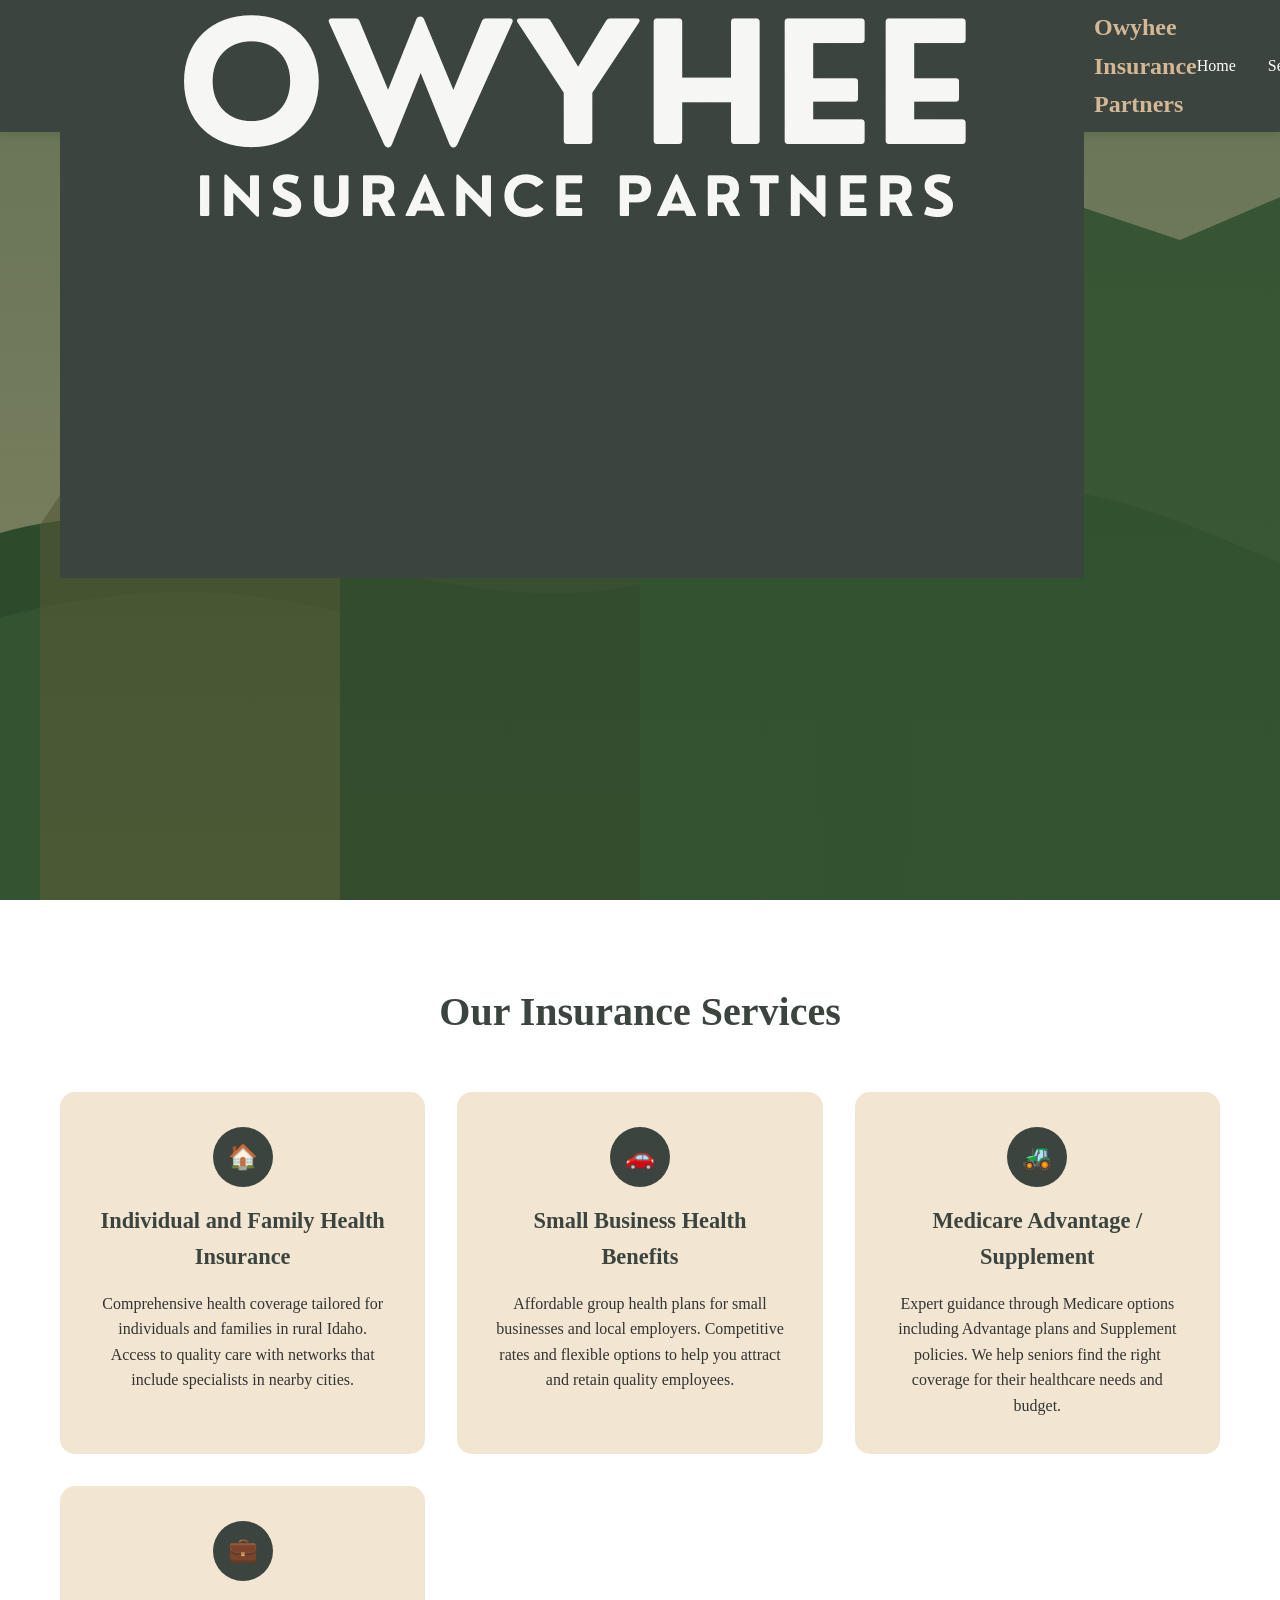
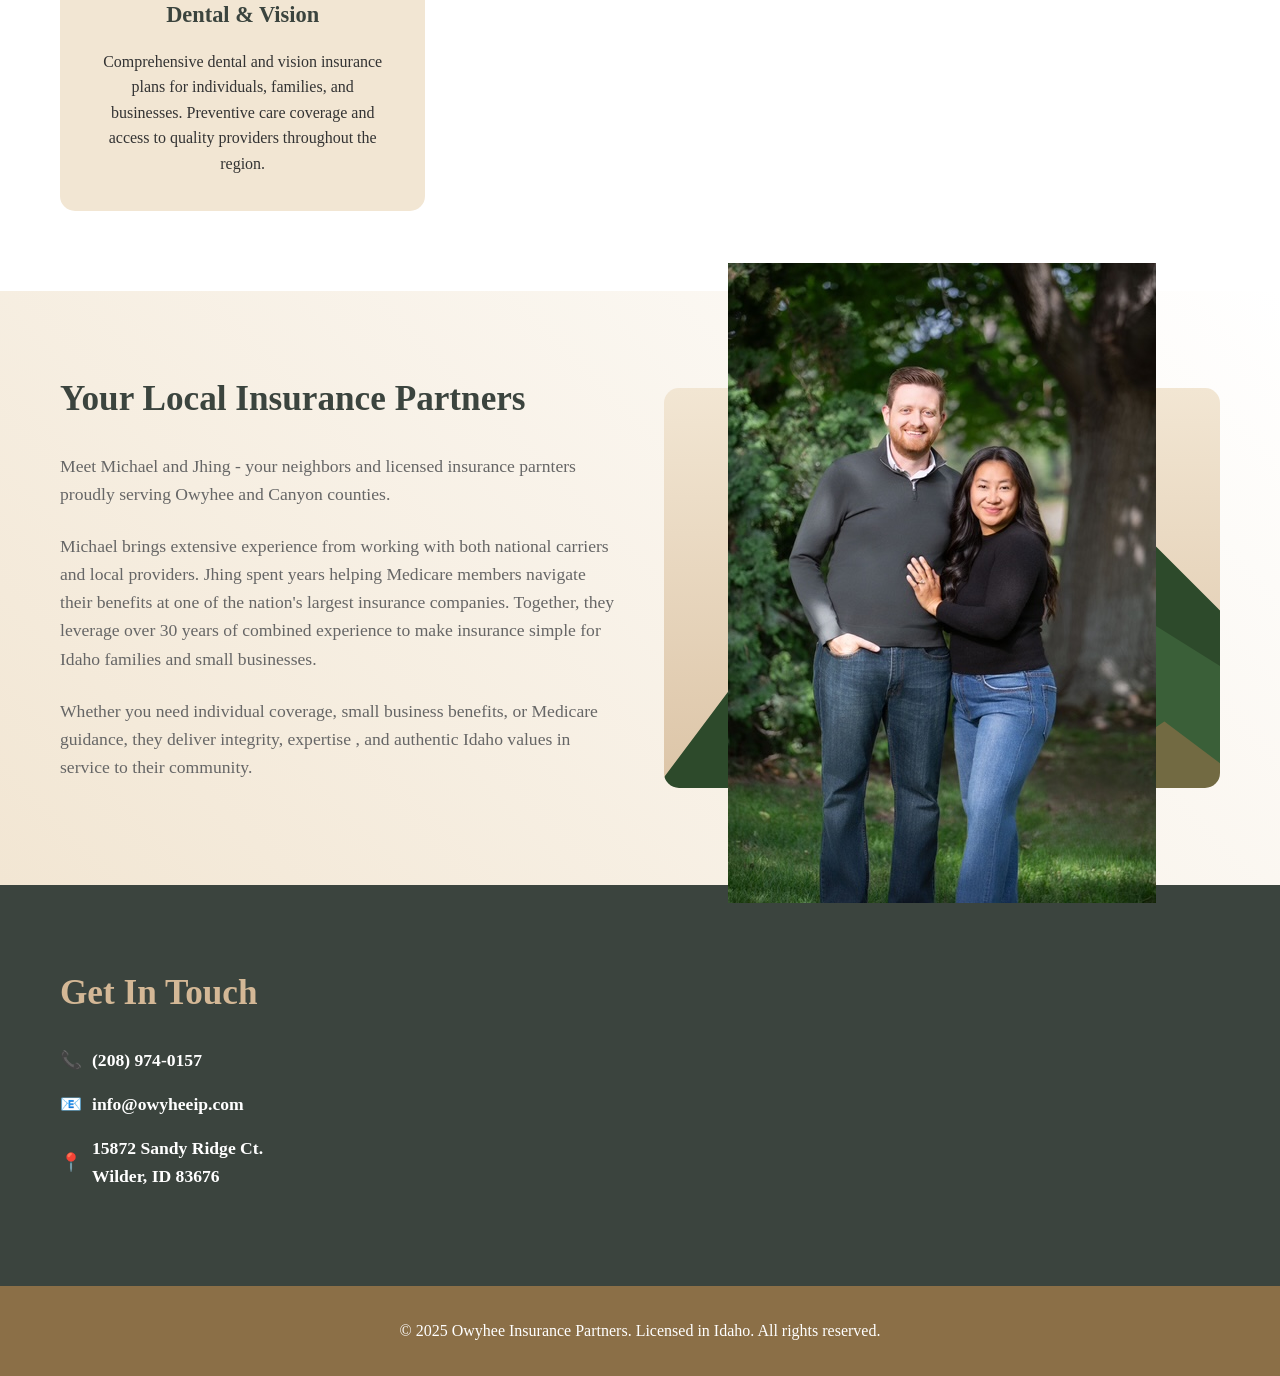
==== index.html @ 8cca7fec "Add files via upload" ====
<!DOCTYPE html>
<html lang="en">
<head>
    <meta charset="UTF-8">
    <meta name="viewport" content="width=device-width, initial-scale=1.0">
    <title>Owyhee Insurance Partners</title>
    <link rel="stylesheet" type="text/css" href="style.css">
</head>
<body>
    <header>
        <nav class="container">
            <div class="logo">
                <img src="img/logo.png">
                <span>Owyhee Insurance Partners</span>
            </div>
            <ul class="nav-links">
                <li><a href="#home">Home</a></li>
                <li><a href="#services">Services</a></li>
                <li><a href="#about">About</a></li>
                <li><a href="#contact">Contact</a></li>
            </ul>
        </nav>
    </header>

    <section id="home" class="hero">
        <div class="container">
            <div class="hero-content">
                <h1>Let us make insurance work for you</h1>
                <p>Personal insurance solutions for farming communities, ranchers, and rural families across southwestern Idaho</p>
                <!-- <a href="#contact" class="cta-button">Get Your Quote Today</a> -->
            </div>
        </div>
    </section>

    <section id="services" class="services">
        <div class="container">
            <h2 class="section-title">Our Insurance Services</h2>
            <div class="services-grid">
                <div class="service-card">
                    <div class="service-icon">🏠</div>
                    <h3>Individual and Family Health Insurance</h3>
                    <p>Comprehensive health coverage tailored for individuals and families in rural Idaho. Access to quality care with networks that include specialists in nearby cities.</p>
                </div>
                <div class="service-card">
                    <div class="service-icon">🚗</div>
                    <h3>Small Business Health Benefits</h3>
                    <p>Affordable group health plans for small businesses and local employers. Competitive rates and flexible options to help you attract and retain quality employees.</p>
                </div>
                <div class="service-card">
                    <div class="service-icon">🚜</div>
                    <h3>Medicare Advantage / Supplement</h3>
                    <p>Expert guidance through Medicare options including Advantage plans and Supplement policies. We help seniors find the right coverage for their healthcare needs and budget.</p>
                </div>
                <div class="service-card">
                    <div class="service-icon">💼</div>
                    <h3>Dental & Vision</h3>
                    <p>Comprehensive dental and vision insurance plans for individuals, families, and businesses. Preventive care coverage and access to quality providers throughout the region.</p>
                </div>
                <!--<div class="service-card">
                    <div class="service-icon">🏥</div>
                    <h3>Health Insurance</h3>
                    <p>Individual and family health plans designed for rural communities, including coverage for specialists in distant cities.</p>
                </div>
                <div class="service-card">
                    <div class="service-icon">💰</div>
                    <h3>Life Insurance</h3>
                    <p>Term and permanent life insurance to secure your family's financial future, with options for all budgets and life stages.</p>
                </div>-->
            </div>
        </div>
    </section>

    <section id="about" class="about">
        <div class="container">
            <div class="about-content">
                <div class="about-text">
                    <h2>Your Local Insurance Partners</h2>
                    <p>Meet Michael and Jhing - your neighbors and licensed insurance parnters proudly serving Owyhee and Canyon counties.</p>
                    <p>Michael brings extensive experience from working with both national carriers and local providers. Jhing spent years helping Medicare members navigate their benefits at one of the nation's largest insurance companies. Together, they leverage over 30 years of combined experience to make insurance simple for Idaho families and small businesses.</p>
                    <p>Whether you need individual coverage, small business benefits, or Medicare guidance, they deliver integrity, expertise , and authentic Idaho values in service to their community.</p>
                </div>
                <div class="about-image">
                    <div>
                        <img src="img/0318.jpg">
                    </div>
                </div>
            </div>
        </div>
    </section>

    <section id="contact" class="contact">
        <div class="container">
            <div class="contact-content">
                <div>
                    <h2>Get In Touch</h2>
                    <div class="contact-info">
                        <p>📞 <strong>(208) 974-0157</strong></p>
                        <p>📧 <strong>info@owyheeip.com</strong></p>
                        <p>📍 <strong>15872 Sandy Ridge Ct.<br>Wilder, ID 83676</strong></p>
                        <!--<p>🕒 <strong>Monday - Friday: 8:00 AM - 5:00 PM<br>Saturday: By Appointment</strong></p>-->
                    </div>
                    <!--<p style="margin-top: 2rem; font-style: italic;">
                        "We're always available for emergencies and claims – that's our commitment to our neighbors."
                    </p>-->
                </div>
                <!--<div class="contact-form">
                    <h3 style="margin-bottom: 1.5rem; color: var(--tan);">Request a Quote</h3>
                    <form>
                        <div class="form-group">
                            <label for="name">Full Name</label>
                            <input type="text" id="name" name="name" required>
                        </div>
                        <div class="form-group">
                            <label for="email">Email</label>
                            <input type="email" id="email" name="email" required>
                        </div>
                        <div class="form-group">
                            <label for="phone">Phone</label>
                            <input type="tel" id="phone" name="phone">
                        </div>
                        <div class="form-group">
                            <label for="insurance-type">Insurance Type</label>
                            <input type="text" id="insurance-type" name="insurance-type" placeholder="Home, Auto, Farm, etc.">
                        </div>
                        <div class="form-group">
                            <label for="message">Message</label>
                            <textarea id="message" name="message" rows="4" placeholder="Tell us about your insurance needs..."></textarea>
                        </div>
                        <button type="submit" class="submit-btn">Send Message</button>
                    </form>
                </div>-->
            </div>
        </div>
    </section>

    <footer>
        <div class="container">
            <p>&copy; 2025 Owyhee Insurance Partners. Licensed in Idaho. All rights reserved.</p>
        </div>
    </footer>

    <script>
        // Smooth scrolling for navigation links
        document.querySelectorAll('a[href^="#"]').forEach(anchor => {
            anchor.addEventListener('click', function (e) {
                e.preventDefault();
                const target = document.querySelector(this.getAttribute('href'));
                if (target) {
                    target.scrollIntoView({
                        behavior: 'smooth',
                        block: 'start'
                    });
                }
            });
        });

        // Add scroll effect to header
        window.addEventListener('scroll', function() {
            const header = document.querySelector('header');
            if (window.scrollY > 100) {
                header.style.background = 'rgba(45, 74, 43, 0.95)';
            } else {
                header.style.background = 'var(--primary-green)';
            }
        });
    </script>
</body>
</html>
---- style.css ----
* {
            margin: 0;
            padding: 0;
            box-sizing: border-box;
        }

        :root {
            --primary-green: #3b443e;
            /*--light-green: #3a5f38;*/
            --light-green: #6e7871;
            --tan: #d4b896;
            --brown: #8b6f47;
            --light-tan: #f2e6d3;
            --white: #ffffff;
            --gray: #666;
        }

        body {
            font-family: 'Georgia', serif;
            line-height: 1.6;
            color: #333;
            background: linear-gradient(135deg, var(--light-tan) 0%, var(--white) 100%);
        }

        .container {
            max-width: 1200px;
            margin: 0 auto;
            padding: 0 20px;
        }

        /* Header */
        header {
            background: var(--primary-green);
            color: var(--white);
            padding: 1rem 0;
            position: fixed;
            width: 100%;
            top: 0;
            z-index: 1000;
            box-shadow: 0 2px 10px rgba(0,0,0,0.1);
        }

        nav {
            display: flex;
            justify-content: space-between;
            align-items: center;
        }

        .logo {
            display: flex;
            align-items: center;
            height: 100px;
            gap: 10px;
            font-size: 1.5rem;
            font-weight: bold;
            color: var(--tan);
        }

        .logo-svg {
            height: 50px;
            width: auto;
        }

        .nav-links {
            display: flex;
            list-style: none;
            gap: 2rem;
        }

        .nav-links a {
            color: var(--white);
            text-decoration: none;
            transition: color 0.3s ease;
            font-weight: 500;
        }

        .nav-links a:hover {
            color: var(--tan);
        }

        /* Hero Section */
        .hero {
            background: linear-gradient(rgba(45, 74, 43, 0.7), rgba(45, 74, 43, 0.5)), 
                        url('data:image/svg+xml,<svg xmlns="http://www.w3.org/2000/svg" viewBox="0 0 1200 600"><defs><linearGradient id="skyGrad" x1="0%" y1="0%" x2="0%" y2="100%"><stop offset="0%" stop-color="%23e8d5b7"/><stop offset="100%" stop-color="%23d4b896"/></linearGradient></defs><rect fill="url(%23skyGrad)" width="1200" height="600"/><path fill="%232d4a2b" d="M0 450c100-80 200-120 300-100s200 60 300 40s200-80 300-60s200 100 300 80V600H0V450z"/><path fill="%233a5f38" d="M0 480c120-60 240-100 360-80s240 80 360 60s240-60 360-40s120 40 120 40V600H0V480z"/><path fill="%238b6f47" opacity="0.6" d="M200 350l80-120 60 40 100-80 80 60 120-100 80 80V600H200V350z"/><path fill="%232d4a2b" opacity="0.8" d="M400 320l60-100 80 30 60-70 100 50 80-60V600H400V320z"/><path fill="%233a5f38" opacity="0.9" d="M600 280l100-140 60 60 80-80 120 40 140-60V600H600V280z"/></svg>');
            background-size: cover;
            background-position: center;
            height: 100vh;
            display: flex;
            align-items: center;
            text-align: center;
            color: var(--white);
        }

        .hero-content h1 {
            font-size: 3.5rem;
            margin-bottom: 1rem;
            text-shadow: 2px 2px 4px rgba(0,0,0,0.5);
            animation: fadeInUp 1s ease-out;
        }

        .hero-content p {
            font-size: 1.3rem;
            margin-bottom: 2rem;
            max-width: 600px;
            margin-left: auto;
            margin-right: auto;
            text-shadow: 1px 1px 2px rgba(0,0,0,0.5);
            animation: fadeInUp 1s ease-out 0.3s both;
        }

        .cta-button {
            background: var(--tan);
            color: var(--primary-green);
            padding: 15px 30px;
            text-decoration: none;
            border-radius: 50px;
            font-weight: bold;
            font-size: 1.1rem;
            transition: all 0.3s ease;
            display: inline-block;
            animation: fadeInUp 1s ease-out 0.6s both;
            box-shadow: 0 4px 15px rgba(0,0,0,0.2);
        }

        .cta-button:hover {
            background: var(--brown);
            color: var(--white);
            transform: translateY(-2px);
            box-shadow: 0 6px 20px rgba(0,0,0,0.3);
        }

        /* Services Section */
        .services {
            padding: 80px 0;
            background: var(--white);
        }

        .section-title {
            text-align: center;
            font-size: 2.5rem;
            color: var(--primary-green);
            margin-bottom: 3rem;
        }

        .services-grid {
            display: grid;
            grid-template-columns: repeat(auto-fit, minmax(300px, 1fr));
            gap: 2rem;
            margin-top: 2rem;
        }

        .service-card {
            background: var(--light-tan);
            padding: 2rem;
            border-radius: 15px;
            text-align: center;
            transition: all 0.3s ease;
            border: 3px solid transparent;
        }

        .service-card:hover {
            transform: translateY(-5px);
            border-color: var(--tan);
            box-shadow: 0 10px 30px rgba(0,0,0,0.1);
        }

        .service-icon {
            width: 60px;
            height: 60px;
            background: var(--primary-green);
            border-radius: 50%;
            display: flex;
            align-items: center;
            justify-content: center;
            margin: 0 auto 1rem;
            color: var(--tan);
            font-size: 1.5rem;
        }

        .service-card h3 {
            color: var(--primary-green);
            margin-bottom: 1rem;
            font-size: 1.4rem;
        }

        /* About Section */
        .about {
            padding: 80px 0;
            background: linear-gradient(45deg, var(--light-tan), var(--white));
        }

        .about-content {
            display: grid;
            grid-template-columns: 1fr 1fr;
            gap: 3rem;
            align-items: center;
        }

        .about-text h2 {
            color: var(--primary-green);
            font-size: 2.2rem;
            margin-bottom: 1.5rem;
        }

        .about-text p {
            font-size: 1.1rem;
            margin-bottom: 1.5rem;
            color: var(--gray);
        }

        .about-image {
            background: var(--tan);
            height: 400px;
            border-radius: 15px;
            display: flex;
            align-items: center;
            justify-content: center;
            color: var(--primary-green);
            font-size: 1.2rem;
            text-align: center;
            background-image: url('data:image/svg+xml,<svg xmlns="http://www.w3.org/2000/svg" viewBox="0 0 400 400"><defs><linearGradient id="mountainGrad" x1="0%" y1="0%" x2="0%" y2="100%"><stop offset="0%" stop-color="%23f2e6d3"/><stop offset="100%" stop-color="%23d4b896"/></linearGradient></defs><rect fill="url(%23mountainGrad)" width="400" height="400"/><path fill="%232d4a2b" d="M0 280l60-80 40 20 80-120 60 40 80-60 80 80V400H0V280z"/><path fill="%233a5f38" d="M100 300l80-100 60 30 80-80 80 50V400H100V300z"/><path fill="%238b6f47" opacity="0.7" d="M200 320l60-60 40 20 60-40 40 30V400H200V320z"/></svg>');
            background-size: cover;
        }

        /* Contact Section */
        .contact {
            padding: 80px 0;
            background: var(--primary-green);
            color: var(--white);
        }

        .contact-content {
            display: grid;
            grid-template-columns: 1fr 1fr;
            gap: 3rem;
        }

        .contact h2 {
            color: var(--tan);
            font-size: 2.2rem;
            margin-bottom: 1.5rem;
        }

        .contact-info {
            font-size: 1.1rem;
        }

        .contact-info p {
            margin-bottom: 1rem;
            display: flex;
            align-items: center;
            gap: 10px;
        }

        .contact-form {
            background: rgba(255,255,255,0.1);
            padding: 2rem;
            border-radius: 15px;
            backdrop-filter: blur(10px);
        }

        .form-group {
            margin-bottom: 1.5rem;
        }

        .form-group label {
            display: block;
            margin-bottom: 0.5rem;
            color: var(--tan);
        }

        .form-group input,
        .form-group textarea {
            width: 100%;
            padding: 10px;
            border: none;
            border-radius: 5px;
            font-family: inherit;
        }

        .submit-btn {
            background: var(--tan);
            color: var(--primary-green);
            padding: 12px 30px;
            border: none;
            border-radius: 25px;
            font-weight: bold;
            cursor: pointer;
            transition: all 0.3s ease;
        }

        .submit-btn:hover {
            background: var(--brown);
            color: var(--white);
        }

        /* Footer */
        footer {
            background: var(--brown);
            color: var(--white);
            text-align: center;
            padding: 2rem 0;
        }

        /* Animations */
        @keyframes fadeInUp {
            from {
                opacity: 0;
                transform: translateY(30px);
            }
            to {
                opacity: 1;
                transform: translateY(0);
            }
        }

        /* Mobile Responsiveness */
        @media (max-width: 768px) {
            .hero-content h1 {
                font-size: 2.5rem;
            }

            .about-content,
            .contact-content {
                grid-template-columns: 1fr;
            }

            .nav-links {
                display: none;
            }

            .services-grid {
                grid-template-columns: 1fr;
            }
        }
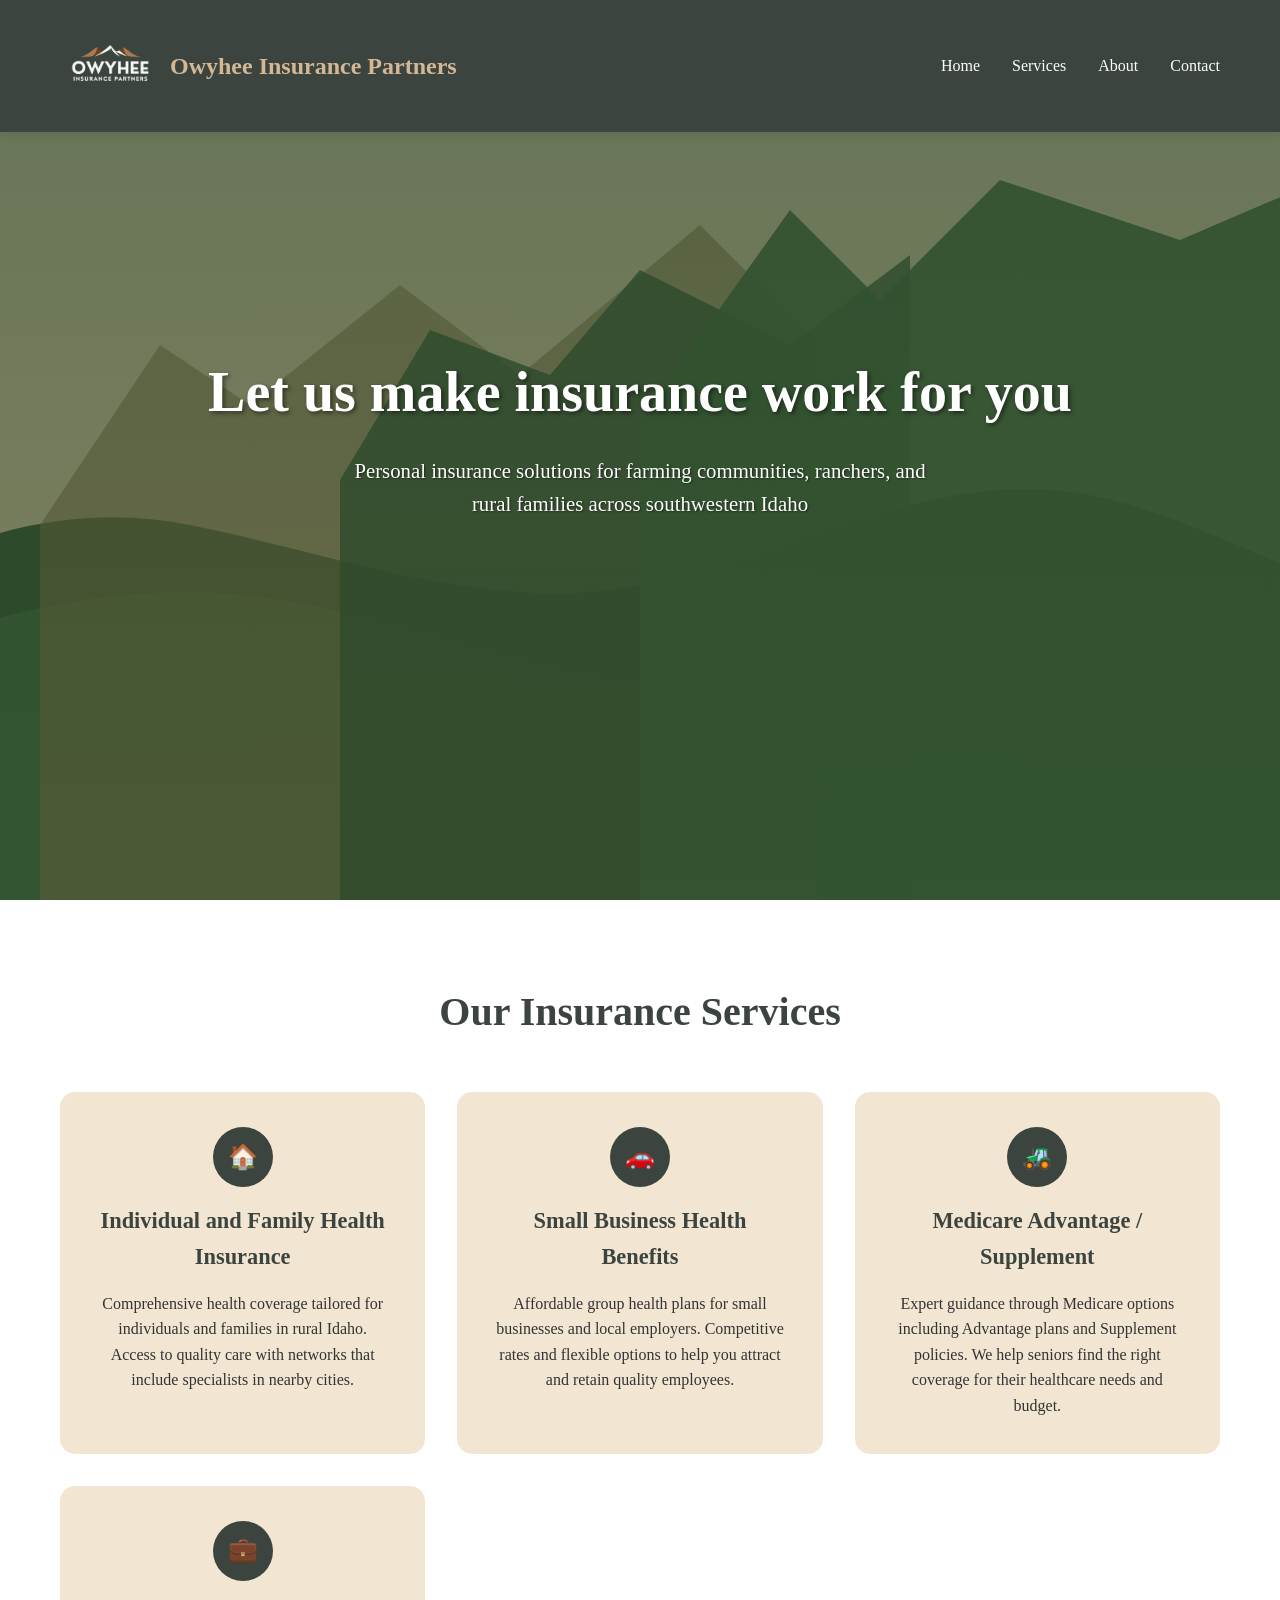
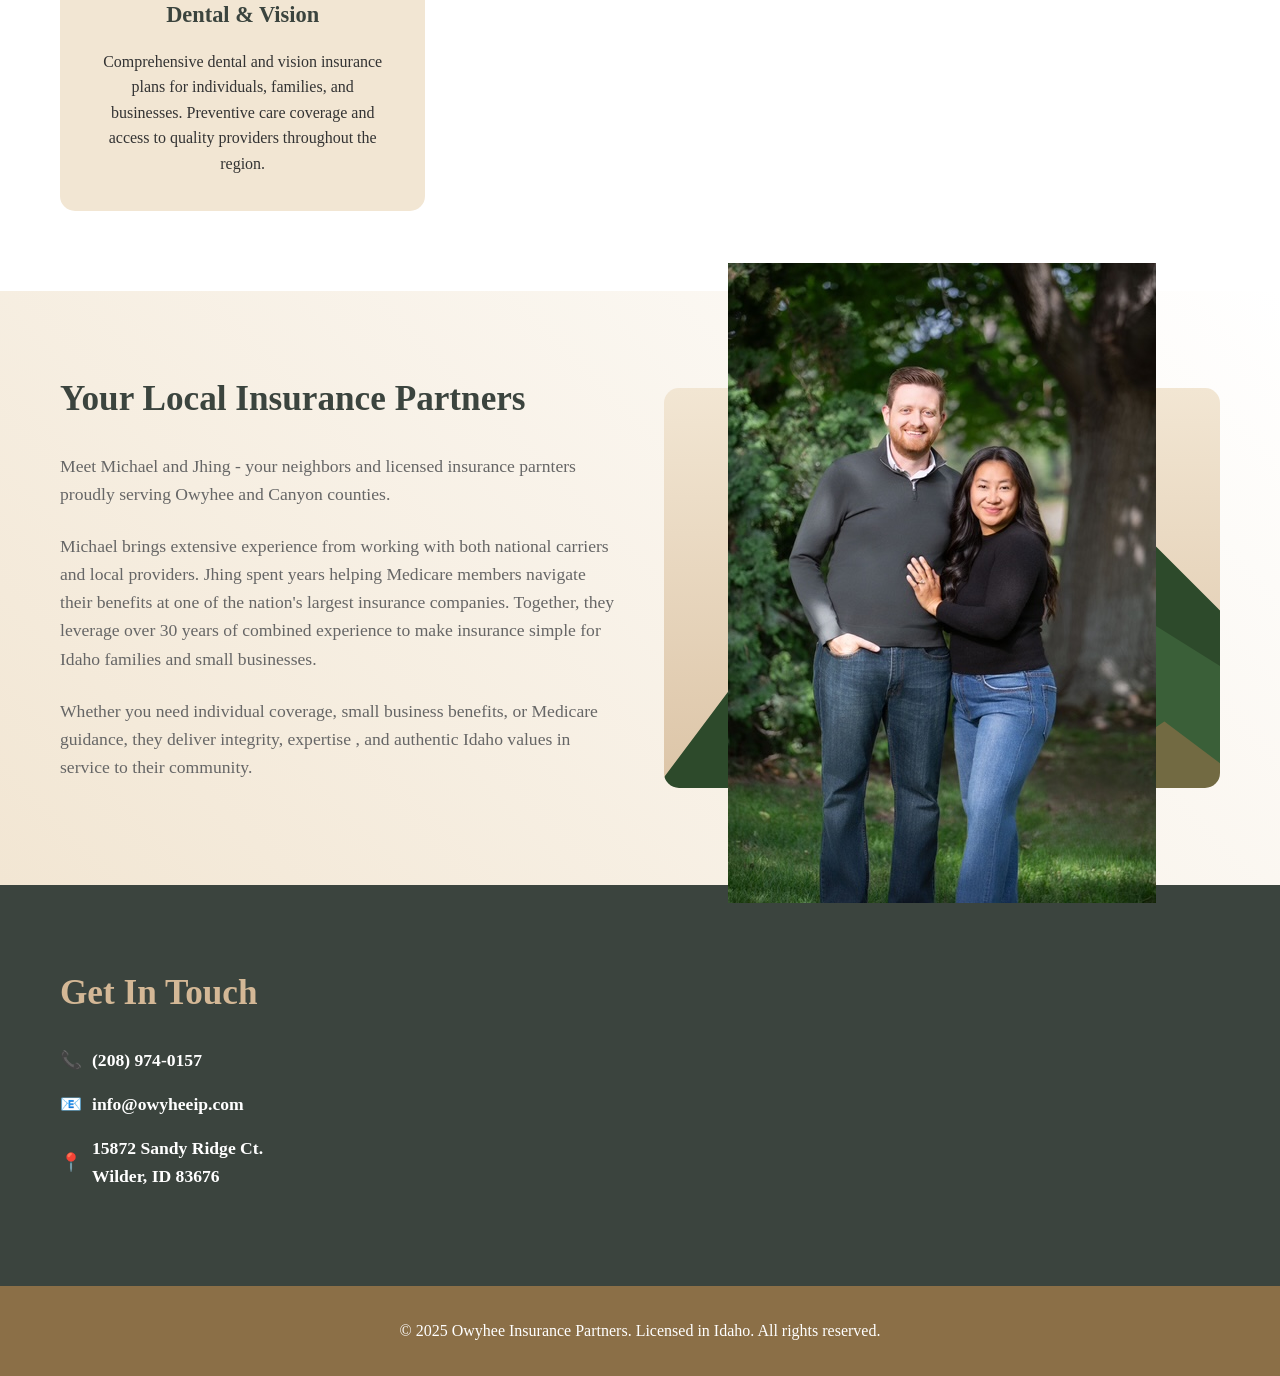
==== commit c7764dfa: "Update index.html" ====
--- a/index.html
+++ b/index.html
@@ -10,7 +10,7 @@
     <header>
         <nav class="container">
             <div class="logo">
-                <img src="img/logo.png">
+                <img class="logo-img" src="img/logo.png">
                 <span>Owyhee Insurance Partners</span>
             </div>
             <ul class="nav-links">
@@ -165,4 +165,4 @@
         });
     </script>
 </body>
-</html>+</html>
--- a/style.css
+++ b/style.css
@@ -56,8 +56,8 @@
             color: var(--tan);
         }
 
-        .logo-svg {
-            height: 50px;
+        .logo-img {
+            height: 100px;
             width: auto;
         }
 
@@ -332,4 +332,5 @@
             .services-grid {
                 grid-template-columns: 1fr;
             }
-        }+
+        }
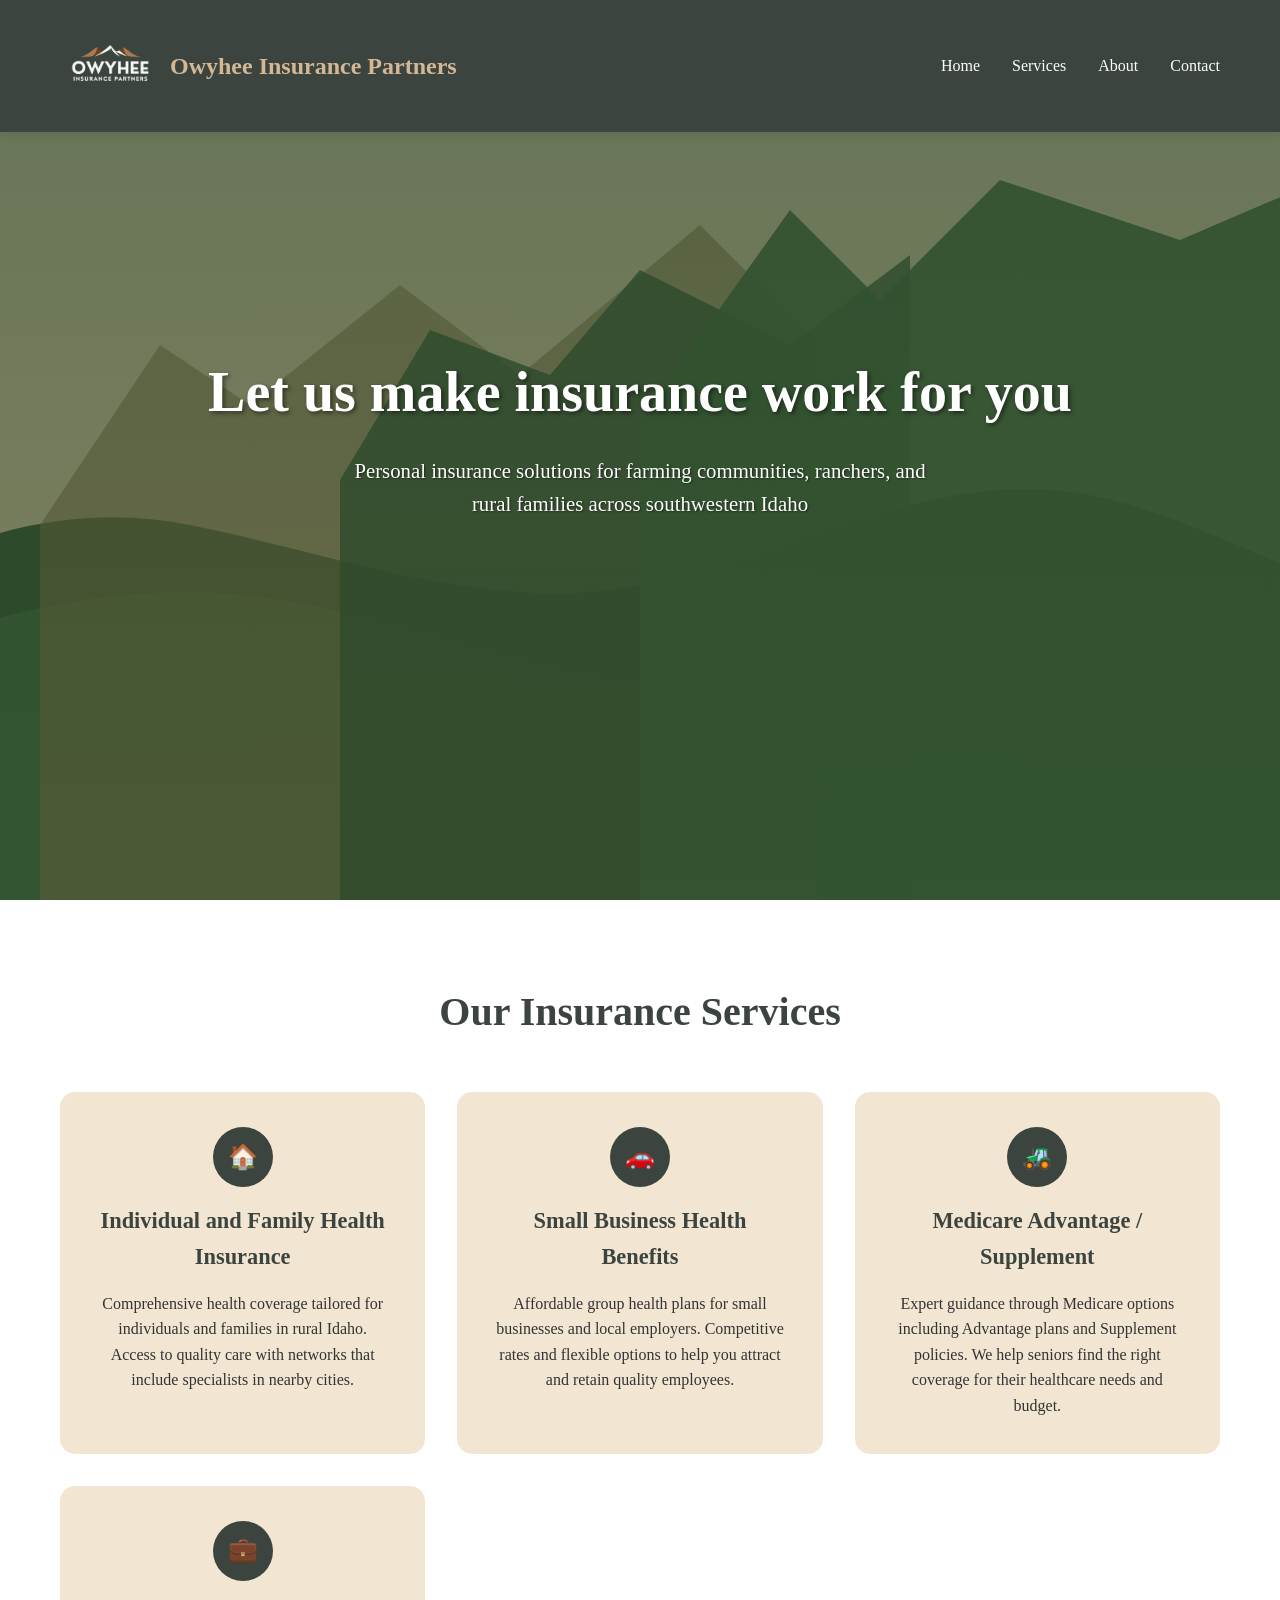
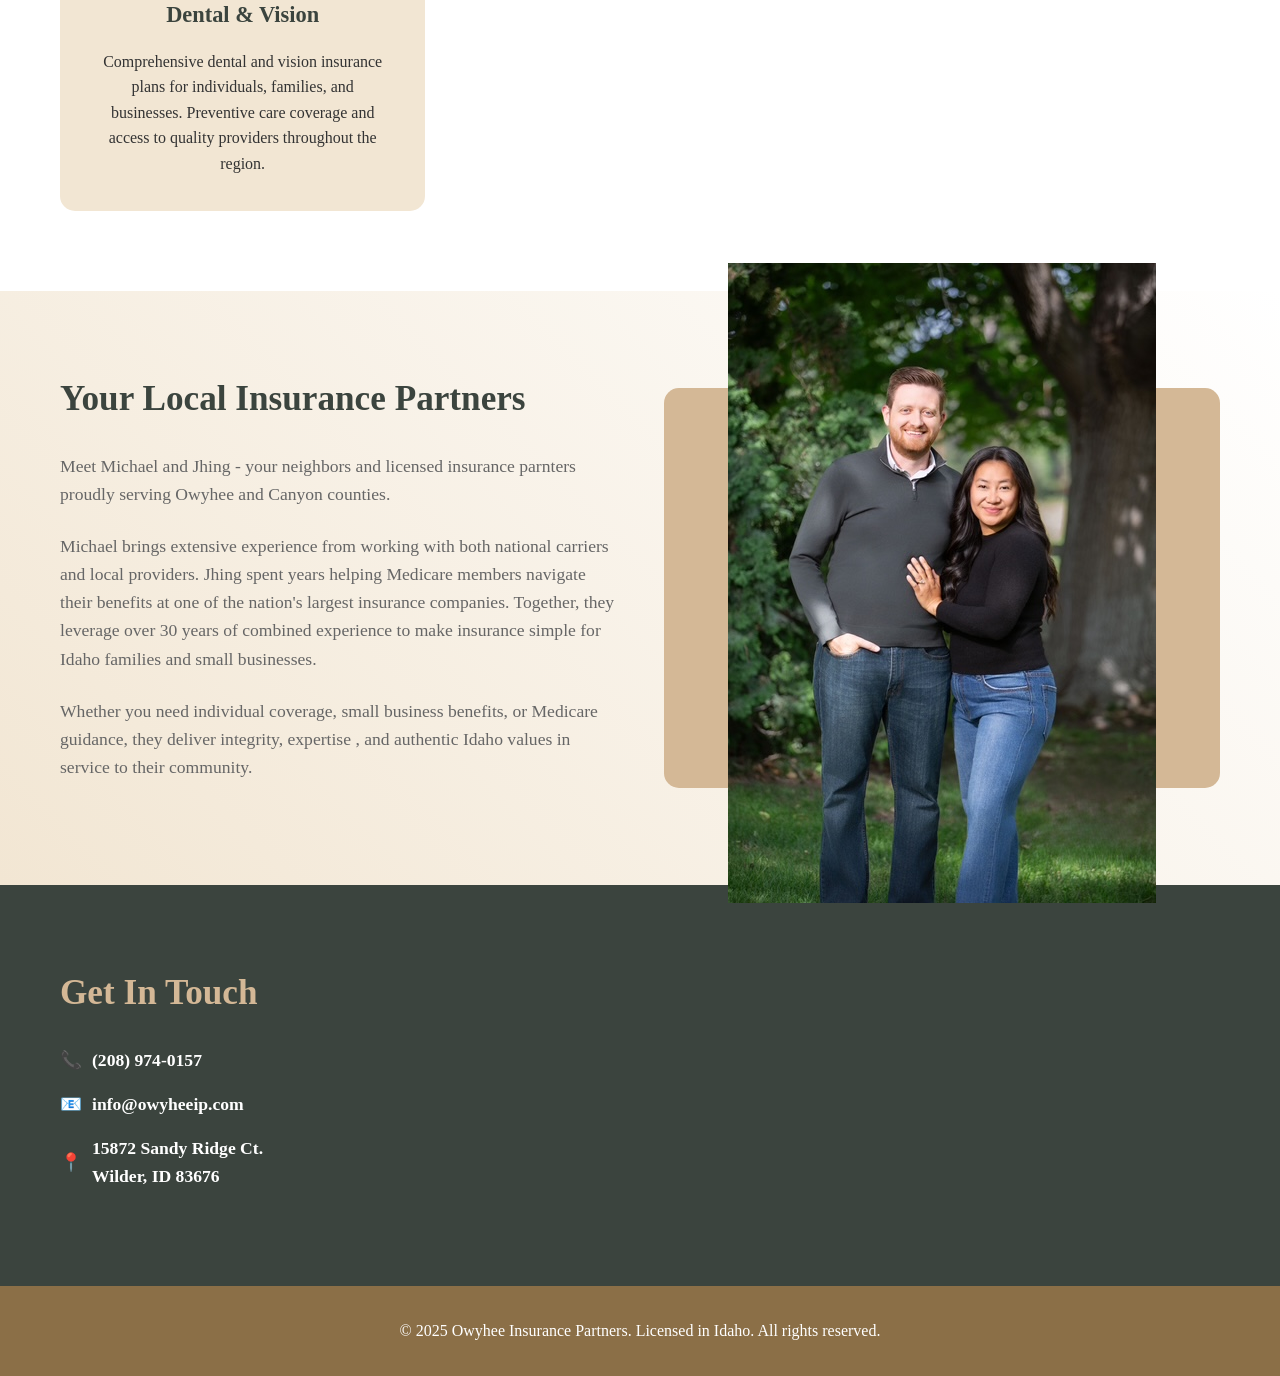
==== commit 9ef0eef5: "Update index.html" ====
--- a/index.html
+++ b/index.html
@@ -8,7 +8,7 @@
 </head>
 <body>
     <header>
-        <nav class="container">
+        <nav class="container"> 
             <div class="logo">
                 <img class="logo-img" src="img/logo.png">
                 <span>Owyhee Insurance Partners</span>
--- a/style.css
+++ b/style.css
@@ -30,7 +30,7 @@
 
         /* Header */
         header {
-            background: var(--primary-green);
+            background: --primary-green;
             color: var(--white);
             padding: 1rem 0;
             position: fixed;
@@ -218,7 +218,6 @@
             color: var(--primary-green);
             font-size: 1.2rem;
             text-align: center;
-            background-image: url('data:image/svg+xml,<svg xmlns="http://www.w3.org/2000/svg" viewBox="0 0 400 400"><defs><linearGradient id="mountainGrad" x1="0%" y1="0%" x2="0%" y2="100%"><stop offset="0%" stop-color="%23f2e6d3"/><stop offset="100%" stop-color="%23d4b896"/></linearGradient></defs><rect fill="url(%23mountainGrad)" width="400" height="400"/><path fill="%232d4a2b" d="M0 280l60-80 40 20 80-120 60 40 80-60 80 80V400H0V280z"/><path fill="%233a5f38" d="M100 300l80-100 60 30 80-80 80 50V400H100V300z"/><path fill="%238b6f47" opacity="0.7" d="M200 320l60-60 40 20 60-40 40 30V400H200V320z"/></svg>');
             background-size: cover;
         }
 
@@ -334,3 +333,5 @@
             }
 
         }
+
+
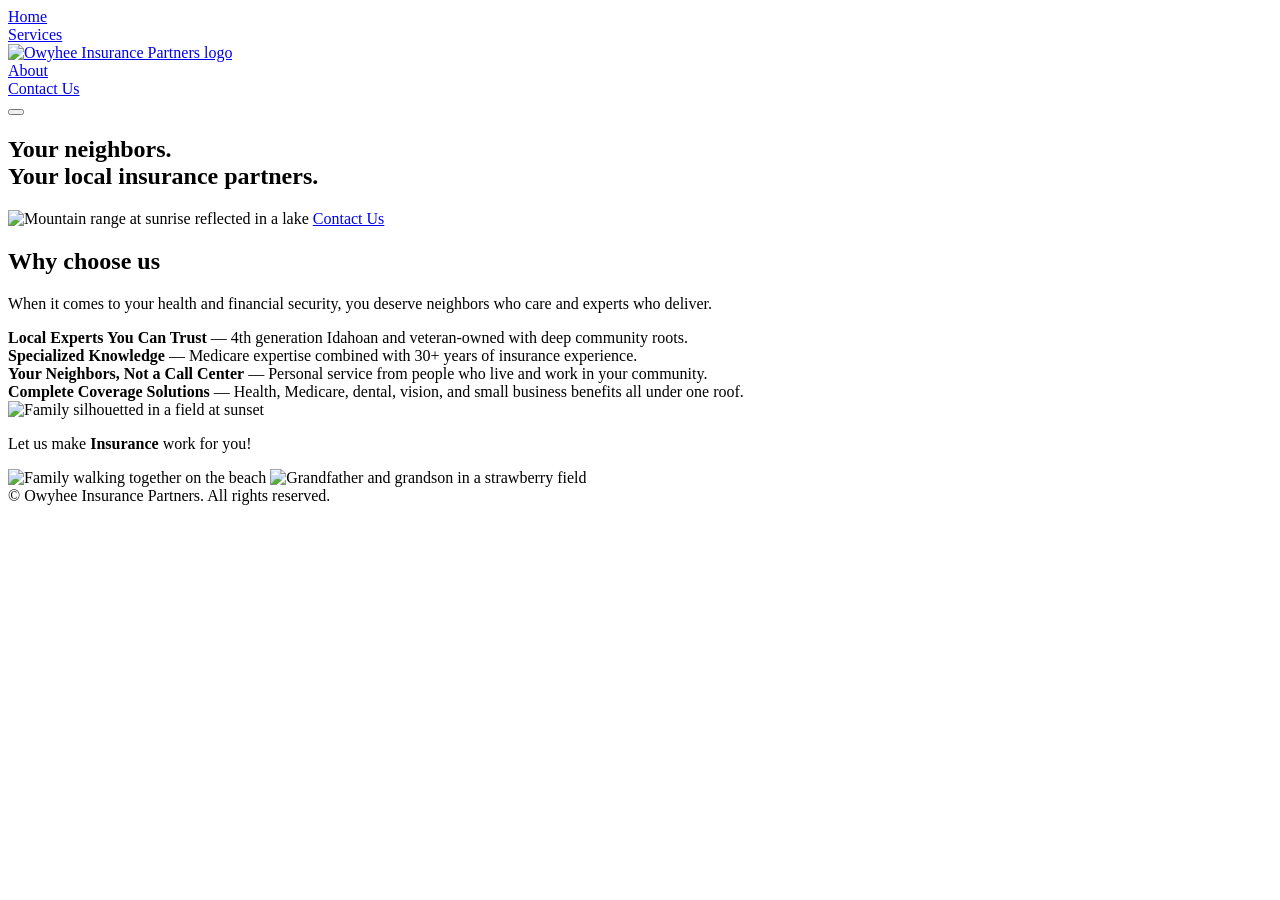
==== commit cb06b0b9: "Redesign for multipage" ====
--- a/index.html
+++ b/index.html
@@ -1,168 +1,76 @@
 <!DOCTYPE html>
 <html lang="en">
 <head>
-    <meta charset="UTF-8">
-    <meta name="viewport" content="width=device-width, initial-scale=1.0">
-    <title>Owyhee Insurance Partners</title>
-    <link rel="stylesheet" type="text/css" href="style.css">
+<meta charset="UTF-8">
+<meta name="viewport" content="width=device-width, initial-scale=1">
+<title>Home | Owyhee Insurance Partners</title>
+<meta name="description" content="Your neighbors, your local insurance partners. Serving Owyhee and Canyon counties, Idaho.">
+<link rel="preconnect" href="https://fonts.googleapis.com">
+<link rel="preconnect" href="https://fonts.gstatic.com" crossorigin>
+<link href="https://fonts.googleapis.com/css2?family=Public+Sans:ital,wght@0,300..900;1,300..900&display=swap" rel="stylesheet">
+<link rel="stylesheet" href="assets/style.css">
 </head>
 <body>
-    <header>
-        <nav class="container"> 
-            <div class="logo">
-                <img class="logo-img" src="img/logo.png">
-                <span>Owyhee Insurance Partners</span>
-            </div>
-            <ul class="nav-links">
-                <li><a href="#home">Home</a></li>
-                <li><a href="#services">Services</a></li>
-                <li><a href="#about">About</a></li>
-                <li><a href="#contact">Contact</a></li>
-            </ul>
-        </nav>
-    </header>
 
-    <section id="home" class="hero">
-        <div class="container">
-            <div class="hero-content">
-                <h1>Let us make insurance work for you</h1>
-                <p>Personal insurance solutions for farming communities, ranchers, and rural families across southwestern Idaho</p>
-                <!-- <a href="#contact" class="cta-button">Get Your Quote Today</a> -->
-            </div>
-        </div>
-    </section>
+<header class="site-header" id="header">
+  <div class="wrap">
+    <div class="nav-group left">
+      <nav><a href="index.html" class="active">Home</a></nav>
+      <nav><a href="services.html">Services</a></nav>
+    </div>
 
-    <section id="services" class="services">
-        <div class="container">
-            <h2 class="section-title">Our Insurance Services</h2>
-            <div class="services-grid">
-                <div class="service-card">
-                    <div class="service-icon">🏠</div>
-                    <h3>Individual and Family Health Insurance</h3>
-                    <p>Comprehensive health coverage tailored for individuals and families in rural Idaho. Access to quality care with networks that include specialists in nearby cities.</p>
-                </div>
-                <div class="service-card">
-                    <div class="service-icon">🚗</div>
-                    <h3>Small Business Health Benefits</h3>
-                    <p>Affordable group health plans for small businesses and local employers. Competitive rates and flexible options to help you attract and retain quality employees.</p>
-                </div>
-                <div class="service-card">
-                    <div class="service-icon">🚜</div>
-                    <h3>Medicare Advantage / Supplement</h3>
-                    <p>Expert guidance through Medicare options including Advantage plans and Supplement policies. We help seniors find the right coverage for their healthcare needs and budget.</p>
-                </div>
-                <div class="service-card">
-                    <div class="service-icon">💼</div>
-                    <h3>Dental & Vision</h3>
-                    <p>Comprehensive dental and vision insurance plans for individuals, families, and businesses. Preventive care coverage and access to quality providers throughout the region.</p>
-                </div>
-                <!--<div class="service-card">
-                    <div class="service-icon">🏥</div>
-                    <h3>Health Insurance</h3>
-                    <p>Individual and family health plans designed for rural communities, including coverage for specialists in distant cities.</p>
-                </div>
-                <div class="service-card">
-                    <div class="service-icon">💰</div>
-                    <h3>Life Insurance</h3>
-                    <p>Term and permanent life insurance to secure your family's financial future, with options for all budgets and life stages.</p>
-                </div>-->
-            </div>
-        </div>
-    </section>
+    <a href="index.html" class="logo">
+      <div class="logo-badge"><img class="logo-img" src="assets/images/logo.svg" alt="Owyhee Insurance Partners logo"></div>
+    </a>
 
-    <section id="about" class="about">
-        <div class="container">
-            <div class="about-content">
-                <div class="about-text">
-                    <h2>Your Local Insurance Partners</h2>
-                    <p>Meet Michael and Jhing - your neighbors and licensed insurance parnters proudly serving Owyhee and Canyon counties.</p>
-                    <p>Michael brings extensive experience from working with both national carriers and local providers. Jhing spent years helping Medicare members navigate their benefits at one of the nation's largest insurance companies. Together, they leverage over 30 years of combined experience to make insurance simple for Idaho families and small businesses.</p>
-                    <p>Whether you need individual coverage, small business benefits, or Medicare guidance, they deliver integrity, expertise , and authentic Idaho values in service to their community.</p>
-                </div>
-                <div class="about-image">
-                    <div>
-                        <img src="img/0318.jpg">
-                    </div>
-                </div>
-            </div>
-        </div>
-    </section>
+    <div class="nav-group right">
+      <nav><a href="about.html">About</a></nav>
+      <nav><a href="contact.html">Contact Us</a></nav>
+    </div>
 
-    <section id="contact" class="contact">
-        <div class="container">
-            <div class="contact-content">
-                <div>
-                    <h2>Get In Touch</h2>
-                    <div class="contact-info">
-                        <p>📞 <strong>(208) 974-0157</strong></p>
-                        <p>📧 <strong>info@owyheeip.com</strong></p>
-                        <p>📍 <strong>15872 Sandy Ridge Ct.<br>Wilder, ID 83676</strong></p>
-                        <!--<p>🕒 <strong>Monday - Friday: 8:00 AM - 5:00 PM<br>Saturday: By Appointment</strong></p>-->
-                    </div>
-                    <!--<p style="margin-top: 2rem; font-style: italic;">
-                        "We're always available for emergencies and claims – that's our commitment to our neighbors."
-                    </p>-->
-                </div>
-                <!--<div class="contact-form">
-                    <h3 style="margin-bottom: 1.5rem; color: var(--tan);">Request a Quote</h3>
-                    <form>
-                        <div class="form-group">
-                            <label for="name">Full Name</label>
-                            <input type="text" id="name" name="name" required>
-                        </div>
-                        <div class="form-group">
-                            <label for="email">Email</label>
-                            <input type="email" id="email" name="email" required>
-                        </div>
-                        <div class="form-group">
-                            <label for="phone">Phone</label>
-                            <input type="tel" id="phone" name="phone">
-                        </div>
-                        <div class="form-group">
-                            <label for="insurance-type">Insurance Type</label>
-                            <input type="text" id="insurance-type" name="insurance-type" placeholder="Home, Auto, Farm, etc.">
-                        </div>
-                        <div class="form-group">
-                            <label for="message">Message</label>
-                            <textarea id="message" name="message" rows="4" placeholder="Tell us about your insurance needs..."></textarea>
-                        </div>
-                        <button type="submit" class="submit-btn">Send Message</button>
-                    </form>
-                </div>-->
-            </div>
-        </div>
-    </section>
+    <button class="hamburger" id="hamburger" aria-label="Toggle navigation">
+      <span></span><span></span><span></span>
+    </button>
+  </div>
+</header>
 
-    <footer>
-        <div class="container">
-            <p>&copy; 2025 Owyhee Insurance Partners. Licensed in Idaho. All rights reserved.</p>
-        </div>
-    </footer>
+<main>
+  <section class="hero wrap">
+    <h1>Your neighbors.<br>Your local insurance partners.</h1>
+    <div class="hero-image">
+      <img src="assets/images/hero-mountains.jpg" alt="Mountain range at sunrise reflected in a lake">
+      <a href="contact.html" class="btn btn-light">Contact Us</a>
+    </div>
+  </section>
 
-    <script>
-        // Smooth scrolling for navigation links
-        document.querySelectorAll('a[href^="#"]').forEach(anchor => {
-            anchor.addEventListener('click', function (e) {
-                e.preventDefault();
-                const target = document.querySelector(this.getAttribute('href'));
-                if (target) {
-                    target.scrollIntoView({
-                        behavior: 'smooth',
-                        block: 'start'
-                    });
-                }
-            });
-        });
+  <section class="section wrap">
+    <div class="section-heading">
+      <h2><strong>Why</strong> choose us</h2>
+      <p>When it comes to your health and financial security, you deserve neighbors who care and experts who deliver.</p>
+    </div>
+    <div class="why-grid">
+      <div class="why-list">
+        <div class="why-item"><strong>Local Experts You Can Trust</strong> — 4th generation Idahoan and veteran-owned with deep community roots.</div>
+        <div class="why-item"><strong>Specialized Knowledge</strong> — Medicare expertise combined with 30+ years of insurance experience.</div>
+        <div class="why-item"><strong>Your Neighbors, Not a Call Center</strong> — Personal service from people who live and work in your community.</div>
+        <div class="why-item"><strong>Complete Coverage Solutions</strong> — Health, Medicare, dental, vision, and small business benefits all under one roof.</div>
+      </div>
+      <img src="assets/images/why-choose-us.jpg" alt="Family silhouetted in a field at sunset">
+    </div>
+  </section>
 
-        // Add scroll effect to header
-        window.addEventListener('scroll', function() {
-            const header = document.querySelector('header');
-            if (window.scrollY > 100) {
-                header.style.background = 'rgba(45, 74, 43, 0.95)';
-            } else {
-                header.style.background = 'var(--primary-green)';
-            }
-        });
-    </script>
+  <section class="section wrap">
+    <p class="tagline">Let us make <strong>Insurance</strong> work for you!</p>
+    <div class="two-col">
+      <img src="assets/images/family-beach.jpg" alt="Family walking together on the beach">
+      <img src="assets/images/strawberry-field.jpg" alt="Grandfather and grandson in a strawberry field">
+    </div>
+  </section>
+
+<footer class="site-footer">
+  <div class="wrap">&copy; <span id="year"></span> Owyhee Insurance Partners. All rights reserved.</div>
+</footer>
+
+<script src="assets/main.js"></script>
 </body>
 </html>
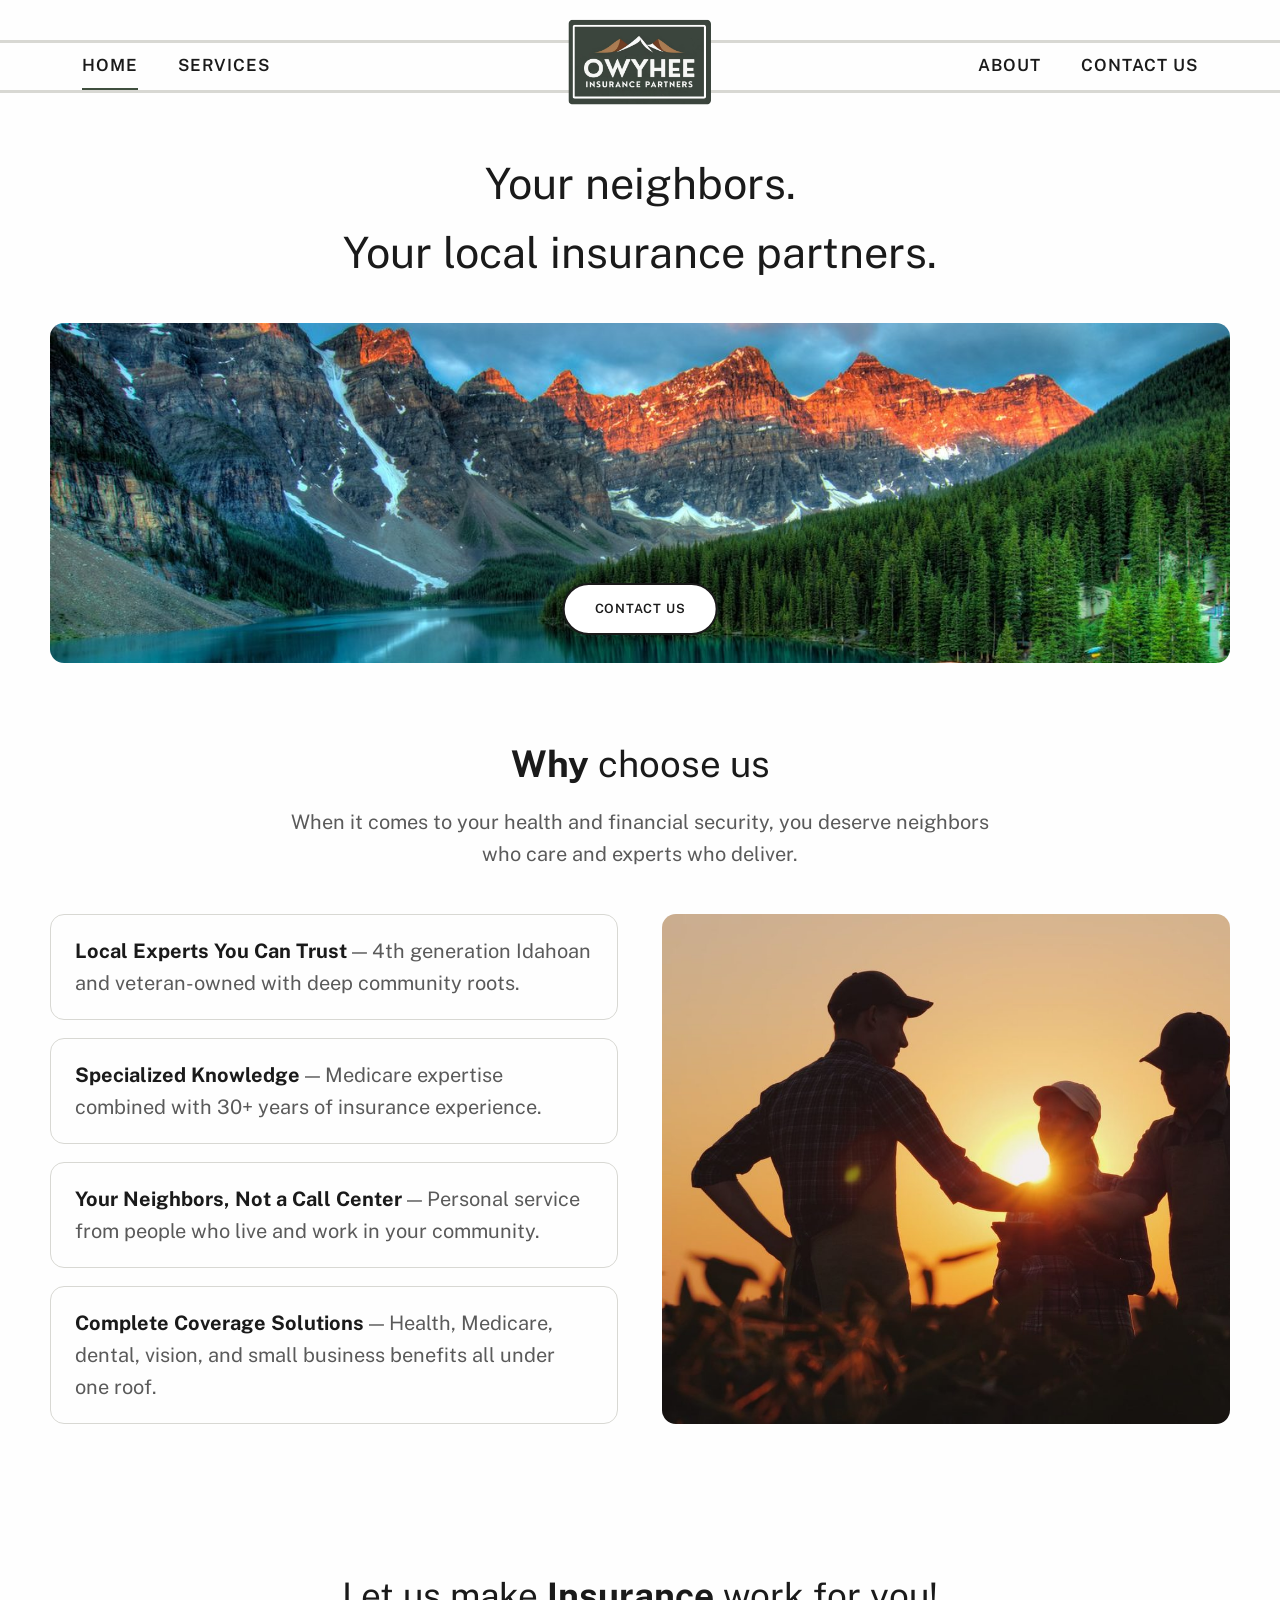
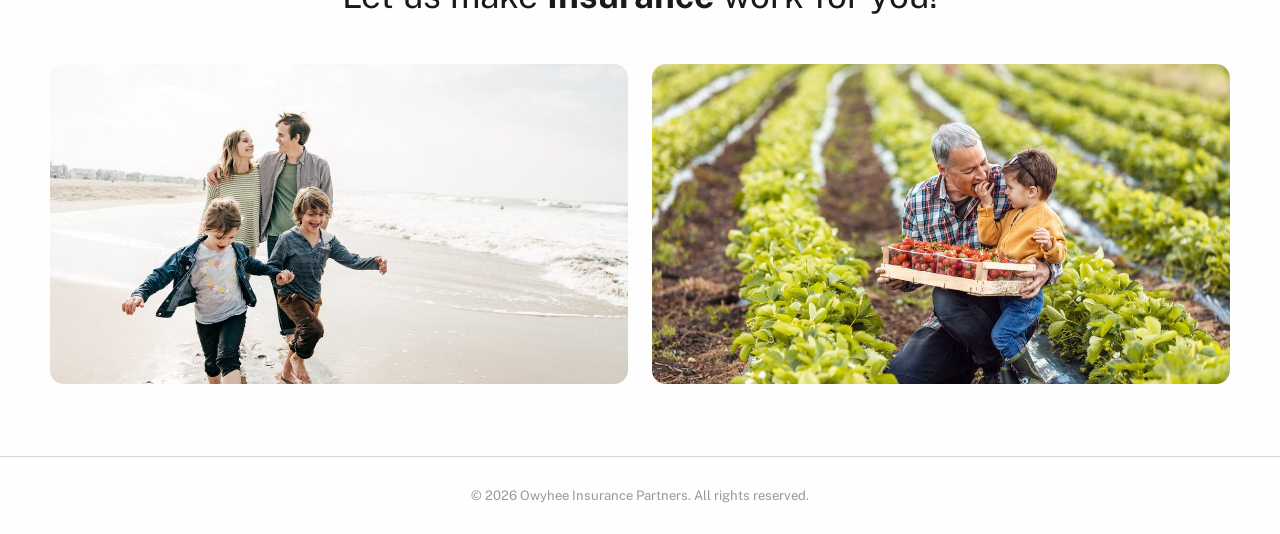
==== commit 714112fd: "Update mobile responsiveness" ====
--- a/index.html
+++ b/index.html
@@ -14,20 +14,23 @@
 
 <header class="site-header" id="header">
   <div class="wrap">
-    <div class="nav-group left">
-      <nav><a href="index.html" class="active">Home</a></nav>
-      <nav><a href="services.html">Services</a></nav>
+    <div class="nav-container">
+      <div class="nav-group left">
+        <nav><a href="index.html" class="active">Home</a></nav>
+        <nav><a href="services.html">Services</a></nav>
+      </div>
+
+      <div class="nav-group right">
+        <nav><a href="about.html">About</a></nav>
+        <nav><a href="contact.html">Contact Us</a></nav>
+      </div>
     </div>
 
     <a href="index.html" class="logo">
       <div class="logo-badge"><img class="logo-img" src="assets/images/logo.svg" alt="Owyhee Insurance Partners logo"></div>
     </a>
 
-    <div class="nav-group right">
-      <nav><a href="about.html">About</a></nav>
-      <nav><a href="contact.html">Contact Us</a></nav>
-    </div>
-
+    
     <button class="hamburger" id="hamburger" aria-label="Toggle navigation">
       <span></span><span></span><span></span>
     </button>
--- a/assets/style.css
+++ b/assets/style.css
@@ -0,0 +1,491 @@
+/* ============================================
+   Owyhee Insurance Partners — shared styles
+   ============================================ */
+
+:root {
+  --forest: #3f4f3e;
+  --forest-dark: #2c3a2b;
+  --ink: #1a1a1a;
+  --body-text: #5a5a5a;
+  --cream: #fefefe;
+  --border: #d8d8d3;
+  --card-radius: 14px;
+  --font-display: 'Public Sans', 'Segoe UI', system-ui, sans-serif;
+  --font-body: 'Public Sans', 'Segoe UI', system-ui, sans-serif;
+}
+
+* { box-sizing: border-box; }
+
+html { scroll-behavior: smooth; }
+
+body {
+  margin: 0;
+  padding-top: 40px; /* clearance for the logo badge that floats above the header */
+  font-family: var(--font-body);
+  color: var(--body-text);
+  background: var(--cream);
+  line-height: 1.6;
+  -webkit-font-smoothing: antialiased;
+}
+
+img { max-width: 100%; display: block; }
+
+a { color: inherit; text-decoration: none; }
+
+.wrap {
+  max-width: 1180px;
+  margin: 0 auto;
+  padding: 0 32px;
+}
+
+/* ---------- Header / Nav ---------- */
+
+.site-header {
+  border-top: 3px solid var(--border);
+  border-bottom: 3px solid var(--border);
+  position: relative;
+}
+
+.site-header .wrap {
+  display: flex;
+  align-items: center;
+  justify-content: space-between;
+  gap: 24px;
+  position: relative;
+}
+
+.nav-group { display: flex; gap: 40px; flex: 1; }
+.nav-group.right { justify-content: flex-end; }
+
+/* Container to hold both left and right navs so mobile menu can show both */
+.nav-container {
+  display: flex;
+  align-items: center;
+  flex: 1;
+  justify-content: space-between;
+  gap: 24px;
+}
+
+.site-header nav a {
+  font-family: var(--font-display);
+  font-weight: 600;
+  font-size: 1.05rem;
+  letter-spacing: 0.06em;
+  text-transform: uppercase;
+  color: var(--ink);
+  padding: 14px 0;
+  border-bottom: 2px solid transparent;
+  display: block;
+  line-height: 1;
+}
+
+.site-header nav a:hover,
+.site-header nav a.active { border-color: var(--forest); }
+
+/* Logo floats above the header row so it can overlap the border lines
+   without stretching the row height around it */
+.logo {
+  display: flex;
+  align-items: center;
+  gap: 10px;
+  position: absolute;
+  left: 50%;
+  top: 50%;
+  transform: translate(-50%, -50%);
+  z-index: 2;
+  
+}
+
+.logo-badge {
+  width: auto;
+  height: 64px;
+  display: flex;
+  align-items: center;
+  justify-content: center;
+}
+
+.logo-img {
+  height: 150px;
+  width: auto;
+}
+
+.hamburger {
+  display: none;
+  flex-direction: column;
+  gap: 5px;
+  background: none;
+  border: none;
+  cursor: pointer;
+  padding: 6px;
+}
+
+.hamburger span { width: 26px; height: 2px; background: var(--ink); display: block; }
+
+/* ---------- Buttons ---------- */
+
+.btn {
+  display: inline-block;
+  padding: 14px 30px;
+  border-radius: 999px;
+  font-family: var(--font-display);
+  font-weight: 600;
+  font-size: 0.8rem;
+  letter-spacing: 0.06em;
+  text-transform: uppercase;
+  cursor: pointer;
+  border: 2px solid var(--ink);
+}
+
+.btn-light { background: #fff; color: var(--ink); }
+.btn-light:hover { background: #f2f2f2; }
+
+/* ---------- Hero ---------- */
+
+.hero { text-align: center; padding: 56px 0 0; }
+
+.hero h1 {
+  font-family: var(--font-display);
+  font-size: clamp(1.9rem, 4vw, 2.7rem);
+  color: var(--ink);
+  font-weight: 400;
+  margin: 0 0 4px;
+}
+
+.hero h1 strong { font-weight: 700; }
+
+.hero-image { margin: 36px 0 0; height: 340px; position: relative; border-radius: 14px; overflow: hidden; }
+.hero-image img { width: 100%; height: 100%; object-fit: cover; }
+.hero-image .btn { position: absolute; bottom: 28px; left: 50%; transform: translateX(-50%); border: 2px solid var(--ink); }
+
+/* ---------- Section headings ---------- */
+
+.section { padding: 72px 0; }
+
+.section-heading {
+  text-align: center;
+  max-width: 720px;
+  margin: 0 auto 44px;
+  font-size: 1.25rem;
+}
+
+.section-heading.wide {
+  max-width: 100%;
+}
+
+.section-heading h2 {
+  font-family: var(--font-display);
+  font-weight: 400;
+  font-size: clamp(1.7rem, 3vw, 2.3rem);
+  color: var(--ink);
+  margin: 0 0 12px;
+}
+
+.section-heading h2 strong {
+  font-weight: 700;
+}
+
+.section-heading p {
+  margin: 0;
+  font-size: 1.25rem;
+}
+
+/* ---------- Why choose us ---------- */
+
+.why-grid {
+  display: grid;
+  grid-template-columns: 1fr 1fr;
+  gap: 44px;
+  align-items: stretch;
+}
+
+.why-list {
+  display: flex;
+  flex-direction: column;
+  gap: 18px;
+}
+
+.why-item {
+  border: 1px solid var(--border);
+  border-radius: var(--card-radius);
+  padding: 20px 24px;
+  font-size: 1.25rem;
+}
+
+.why-item strong {
+  color: var(--ink);
+  font-family: var(--font-display);
+}
+
+.why-grid img {
+  width: 100%;
+  height: 100%;
+  min-height: 100%;
+  object-fit: cover;
+  border-radius: var(--card-radius);
+}
+
+/* ---------- Two-photo banner ---------- */
+
+.tagline {
+  text-align: center;
+  font-family: var(--font-display);
+  font-weight: 400;
+  font-size: clamp(1.6rem, 3vw, 2.2rem);
+  color: var(--ink);
+  margin: 0 0 40px;
+}
+
+.tagline strong { font-weight: 700; }
+
+.two-col { display: grid; grid-template-columns: 1fr 1fr; gap: 24px; }
+.two-col img { width: 100%; height: 320px; object-fit: cover; border-radius: var(--card-radius); }
+
+/* ---------- Services cards ---------- */
+
+.services-grid {
+  display: grid;
+  grid-template-columns: repeat(4, 1fr);
+  gap: 28px;
+  margin-top: 44px;
+}
+
+.service-card h3 {
+  font-family: var(--font-body);
+  font-weight: 600;
+  font-size: 1.25rem;
+  color: var(--ink);
+  margin: 0 0 10px;
+  min-height: 70px;
+  align-content: center;
+}
+
+.service-card p {
+  font-size: 1.1rem;
+  margin: 0 0 16px;
+  min-height: 200px;
+}
+
+.service-card img {
+  width: 100%;
+  height: 160px;
+  object-fit: cover;
+  border-radius: var(--card-radius);
+}
+
+.services-hero-image { border-radius: 14px; overflow: hidden; height: 280px; }
+.services-hero-image img { width: 100%; height: 100%; object-fit: cover; }
+
+/* ---------- About page ---------- */
+
+.about-grid {
+  display: grid;
+  grid-template-columns: 380px 1fr;
+  gap: 48px; align-items: start;
+}
+
+.about-grid img {
+  width: 100%;
+  height: 420px;
+  object-fit: cover;
+  border-radius: var(--card-radius);
+}
+
+.about-grid p {
+  margin: 0 0 20px;
+  font-size: 1.25rem;
+}
+
+/* ---------- Contact banner (reused as footer CTA) ---------- */
+
+.contact-section {
+  display: grid;
+  grid-template-columns: 2fr 1fr;
+}
+
+.contact-section-2 {
+  display: grid;
+  
+}
+
+.contact-banner {
+  position: relative;
+  border-radius: 20px;
+  overflow: hidden;
+  min-height: 340px;
+  display: flex;
+  flex-direction: column;
+  align-items: center;
+  justify-content: center;
+  text-align: center;
+  color: #fff;
+}
+
+.contact-img {
+  display: block;
+  width: 100%;
+  height: auto;
+}
+
+.contact-banner img { position: absolute; inset: 0; width: 100%; height: 100%; object-fit: cover; }
+
+.contact-banner::after {
+  content: "";
+  position: absolute;
+  inset: 0;
+  background: linear-gradient(180deg, rgba(0,0,0,0.15), rgba(0,0,0,0.35));
+}
+
+.contact-text {
+  position: absolute;
+  color: white;
+  padding: 10px;
+}
+
+.contact-text h2 {
+  position: relative; z-index: 1;
+  font-family: var(--font-display); font-weight: 400;
+  font-size: clamp(5rem, 3.5vw, 2.6rem);
+  margin: 0 0 8px; color: #1a1a1a;
+}
+
+.contact-banner h2 strong {
+  font-weight: 800;
+}
+
+.contact-banner p {
+  position: relative;
+  z-index: 1;
+  margin: 0;
+  font-size: 1.05rem;
+  color: #f4f4f4;
+}
+
+.contact-cards {
+  display: grid;
+  grid-template-columns: repeat(3, 1fr);
+  gap: 24px;
+  margin-top: 32px;
+  align-content: center;
+}
+
+.contact-card {
+  border: 1px solid var(--border);
+  border-radius: var(--card-radius);
+  padding: 28px 20px;
+  text-align: center;
+  font-weight: 600;
+  color: var(--ink);
+  font-size: 1.25rem;
+  align-content: center;
+}
+
+.contact-card p {
+  margin: 4px 0;
+}
+
+/* ---------- Contact form (contact page) ---------- */
+
+.contact-form { max-width: 640px; margin: 48px auto 0; display: grid; gap: 18px; }
+.contact-form label { display: block; font-family: var(--font-display); font-size: 0.8rem; font-weight: 600; letter-spacing: 0.04em; text-transform: uppercase; color: var(--ink); margin-bottom: 6px; }
+.contact-form input, .contact-form textarea { width: 100%; padding: 12px 14px; border: 1px solid var(--border); border-radius: 8px; font-family: var(--font-body); font-size: 0.95rem; background: #fff; }
+.contact-form textarea { min-height: 140px; resize: vertical; }
+.contact-form button { justify-self: start; background: var(--forest); color: #fff; border: 2px solid var(--forest); }
+.contact-form button:hover { background: var(--forest-dark); }
+.form-status { font-size: 0.9rem; min-height: 1.2em; }
+
+/* ---------- Footer ---------- */
+
+.site-footer { border-top: 1px solid var(--border); padding: 28px 0; text-align: center; font-size: 0.82rem; color: #999; }
+
+/* ---------- Responsive ---------- */
+
+@media (max-width: 900px) {
+  .why-grid, .about-grid, .two-col { grid-template-columns: 1fr; }
+  .services-grid { grid-template-columns: repeat(2, 1fr); }
+  .contact-cards { grid-template-columns: 1fr; }
+  .contact-section { grid-template-columns: 1fr; }
+  .about-grid img { max-height: 300px; width: auto; justify-content: center;}
+  .html {max-width: 90%;}
+}
+
+/*// ...existing code...*/
+@media (max-width: 768px) {
+  .nav-group { display: none; }
+  .hamburger { display: flex; }
+  .nav-container { display: none; }
+  .about-grid img {
+    display: block;
+    margin: 0 auto 1rem;
+    max-width: 100%;
+    height: auto;
+  }
+  
+  .site-header .nav-container {
+    display: none;
+    position: absolute;
+    top: 100%;
+    left: 0;
+    right: 0;
+    background: #fff;
+  }
+
+  .site-header.nav-open .nav-container {
+    display: flex;
+    flex-direction: column;
+    align-items: flex-start;
+    gap: 0.5rem;
+    padding: 0.75rem 1rem; /* small gap from left edge */
+    box-shadow: 0 6px 18px rgba(0,0,0,0.08);
+    z-index: 10;
+  }
+
+  .nav-group {
+    width: 100%;
+    display: flex;
+    flex-direction: column;
+    align-items: flex-start;
+    gap: 0.25rem;
+  }
+
+  .nav-group nav a {
+    display: block;
+    width: 100%;
+    padding-left: 0.25rem; /* ensures links are left-aligned with a small gap */
+    text-align: left;
+  }
+
+  .services-grid { grid-template-columns: 1fr; }
+  .contact-section { grid-template-columns: 1fr; }
+  .hero-image { height: 220px; width: auto;}
+  .html {max-width: 90%;}
+}
+/*...existing code...*/
+
+/*@media (max-width: 680px) {
+  .nav-group { display: none; }
+  .hamburger { display: flex; }
+  .nav-container { display: none; }
+  .site-header.nav-open .nav-container {
+    display: flex;
+    flex-direction: column;
+    position: absolute;
+    top: 100%;
+    left: 0;
+    right: 0;
+    background: #fff;
+    padding: 20px 32px;
+    border-bottom: 1px solid var(--border);
+    gap: 16px;
+    z-index: 10;
+  }
+  .site-header.nav-open .nav-container .nav-group {
+    display: flex;
+    flex-direction: column;
+    gap: 12px;
+    justify-content: flex-start;
+  }
+  .services-grid { grid-template-columns: 1fr; }
+  .contact-section { grid-template-columns: 1fr; }
+  .hero-image { height: 220px; width: auto;}
+  .html {max-width: 90%;}
+}*/
